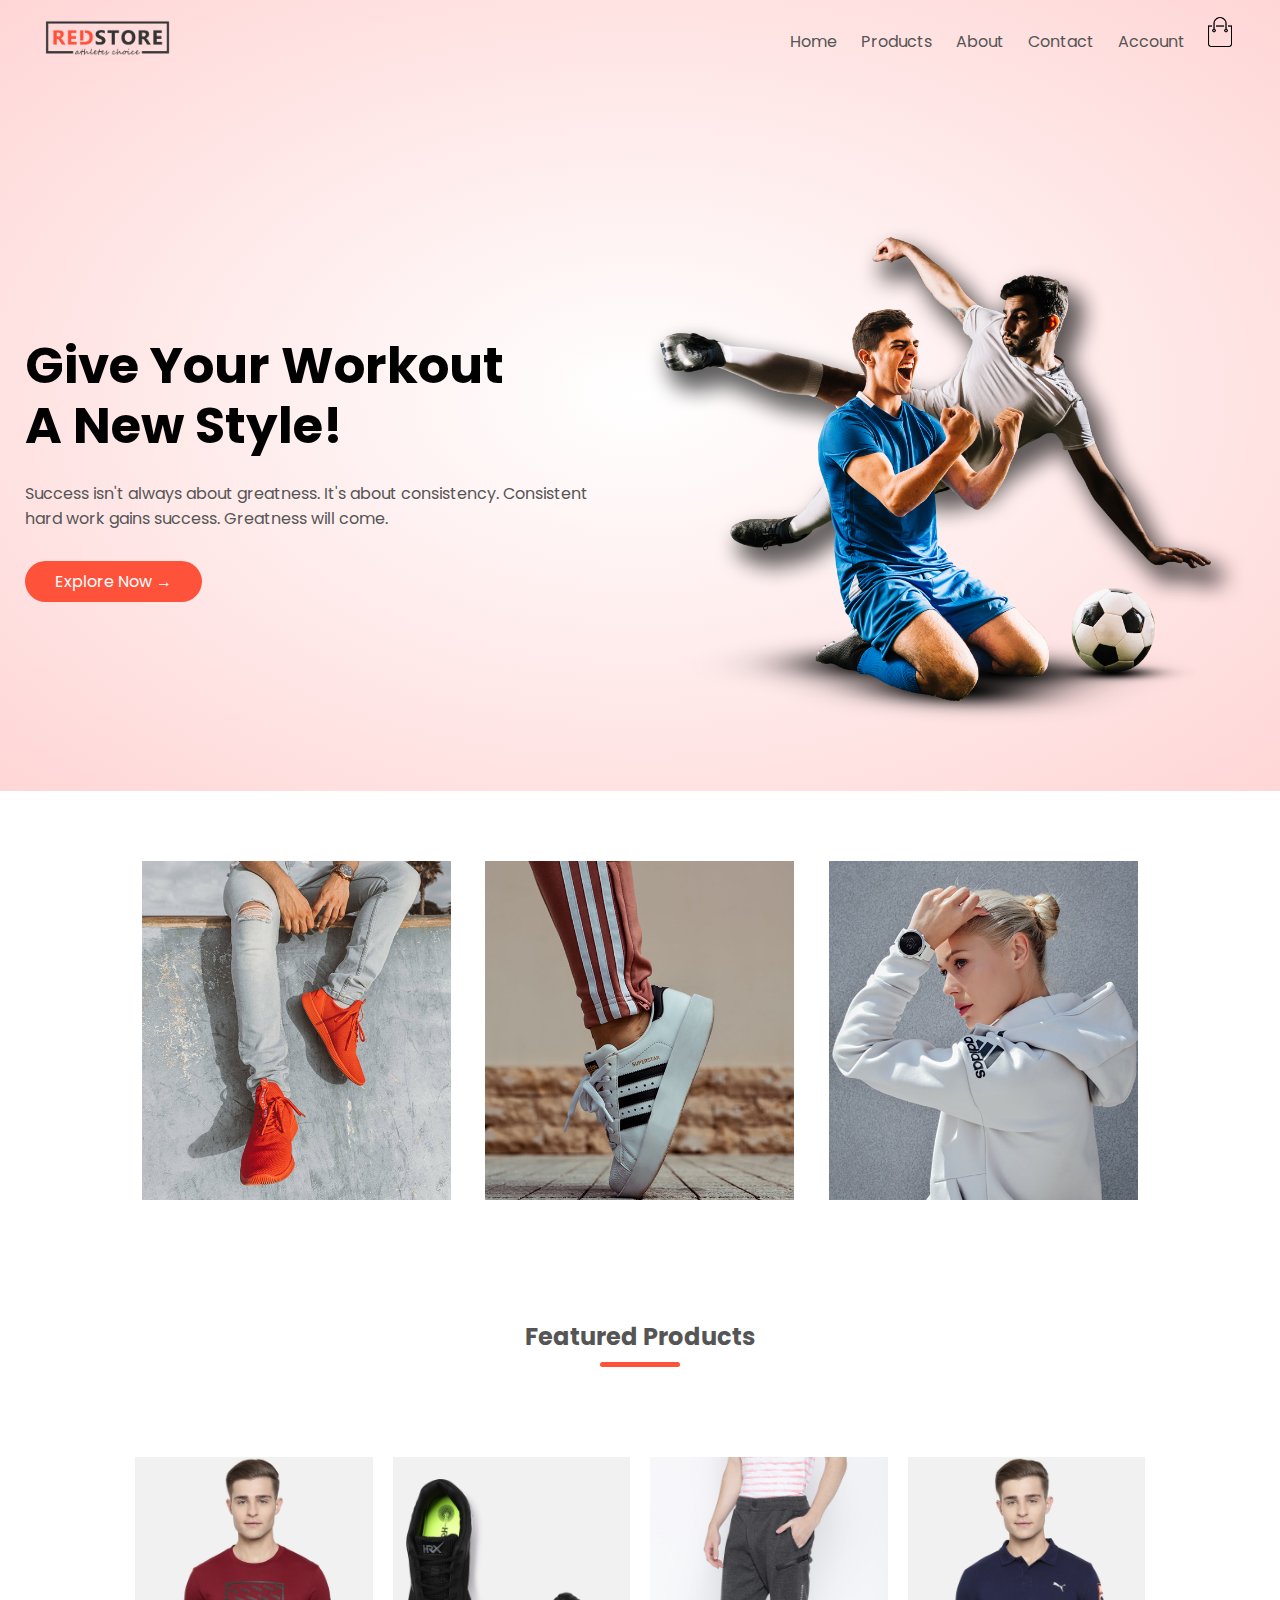
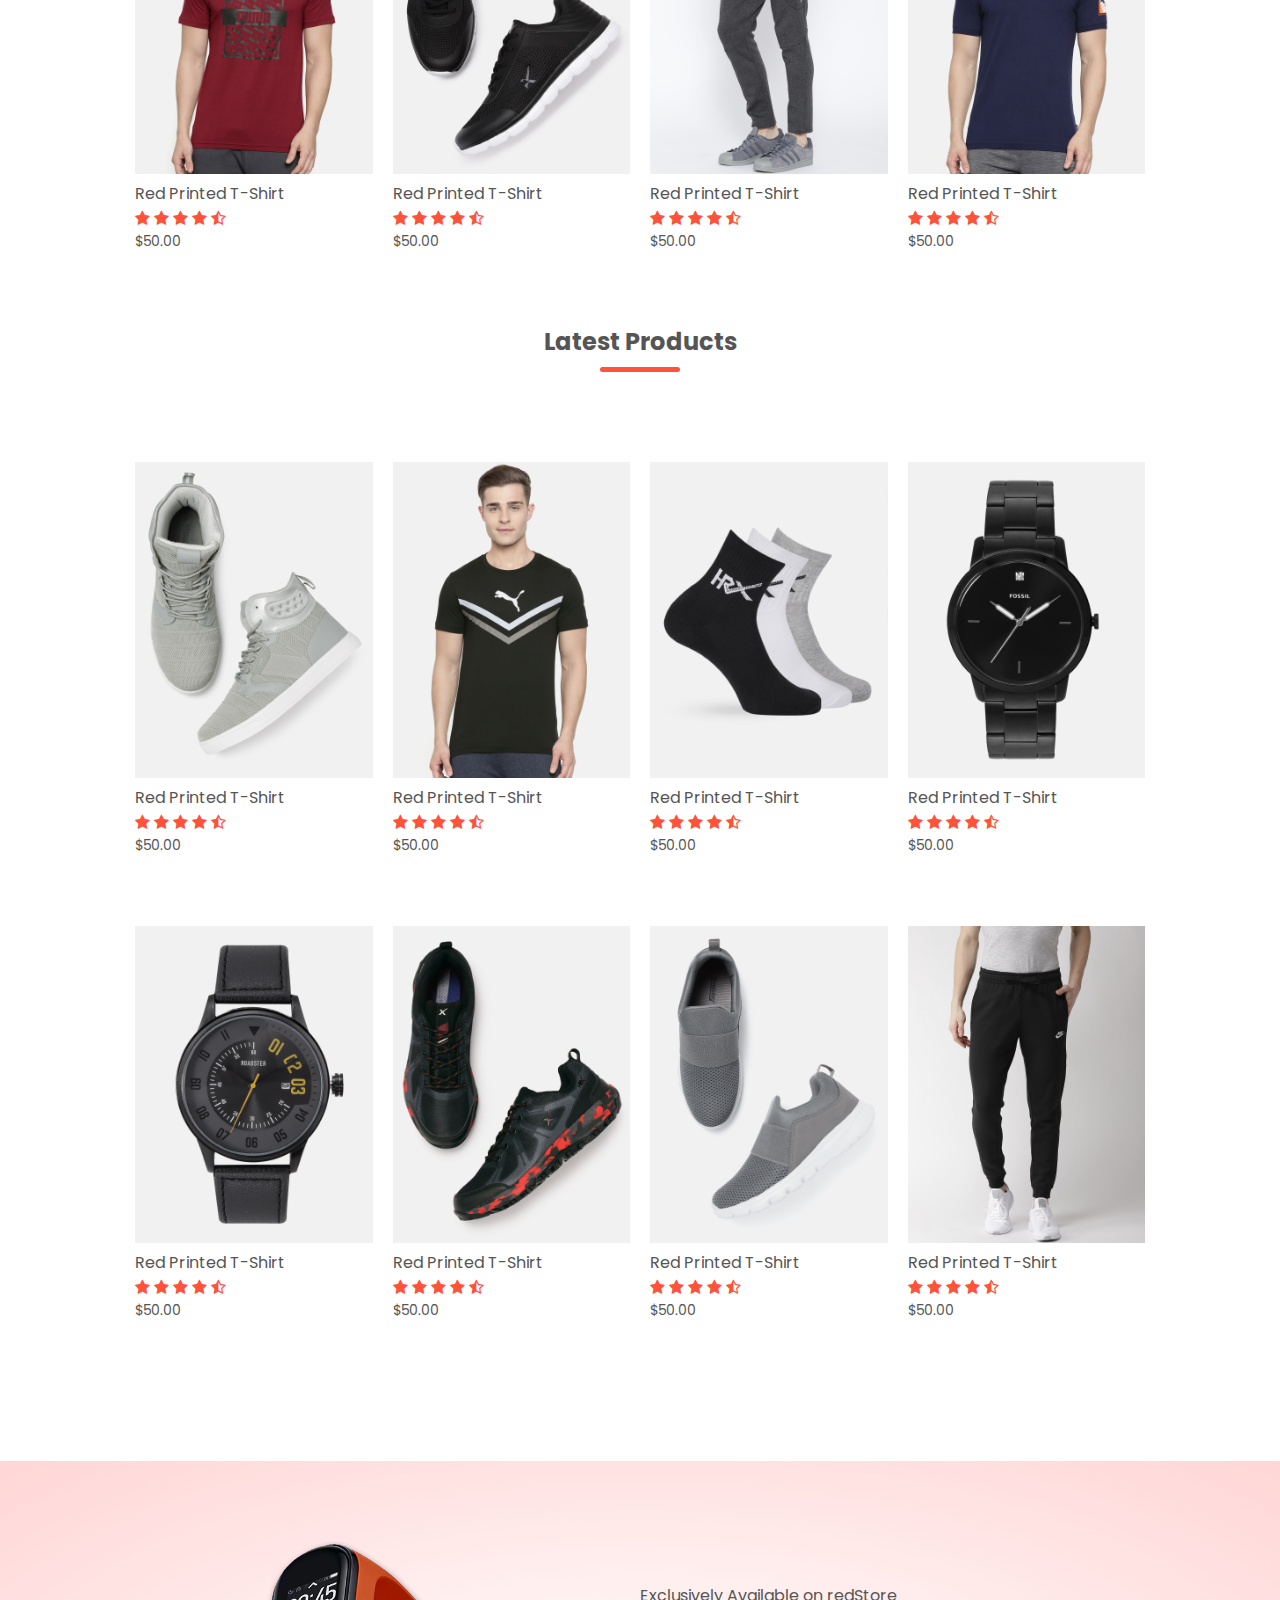
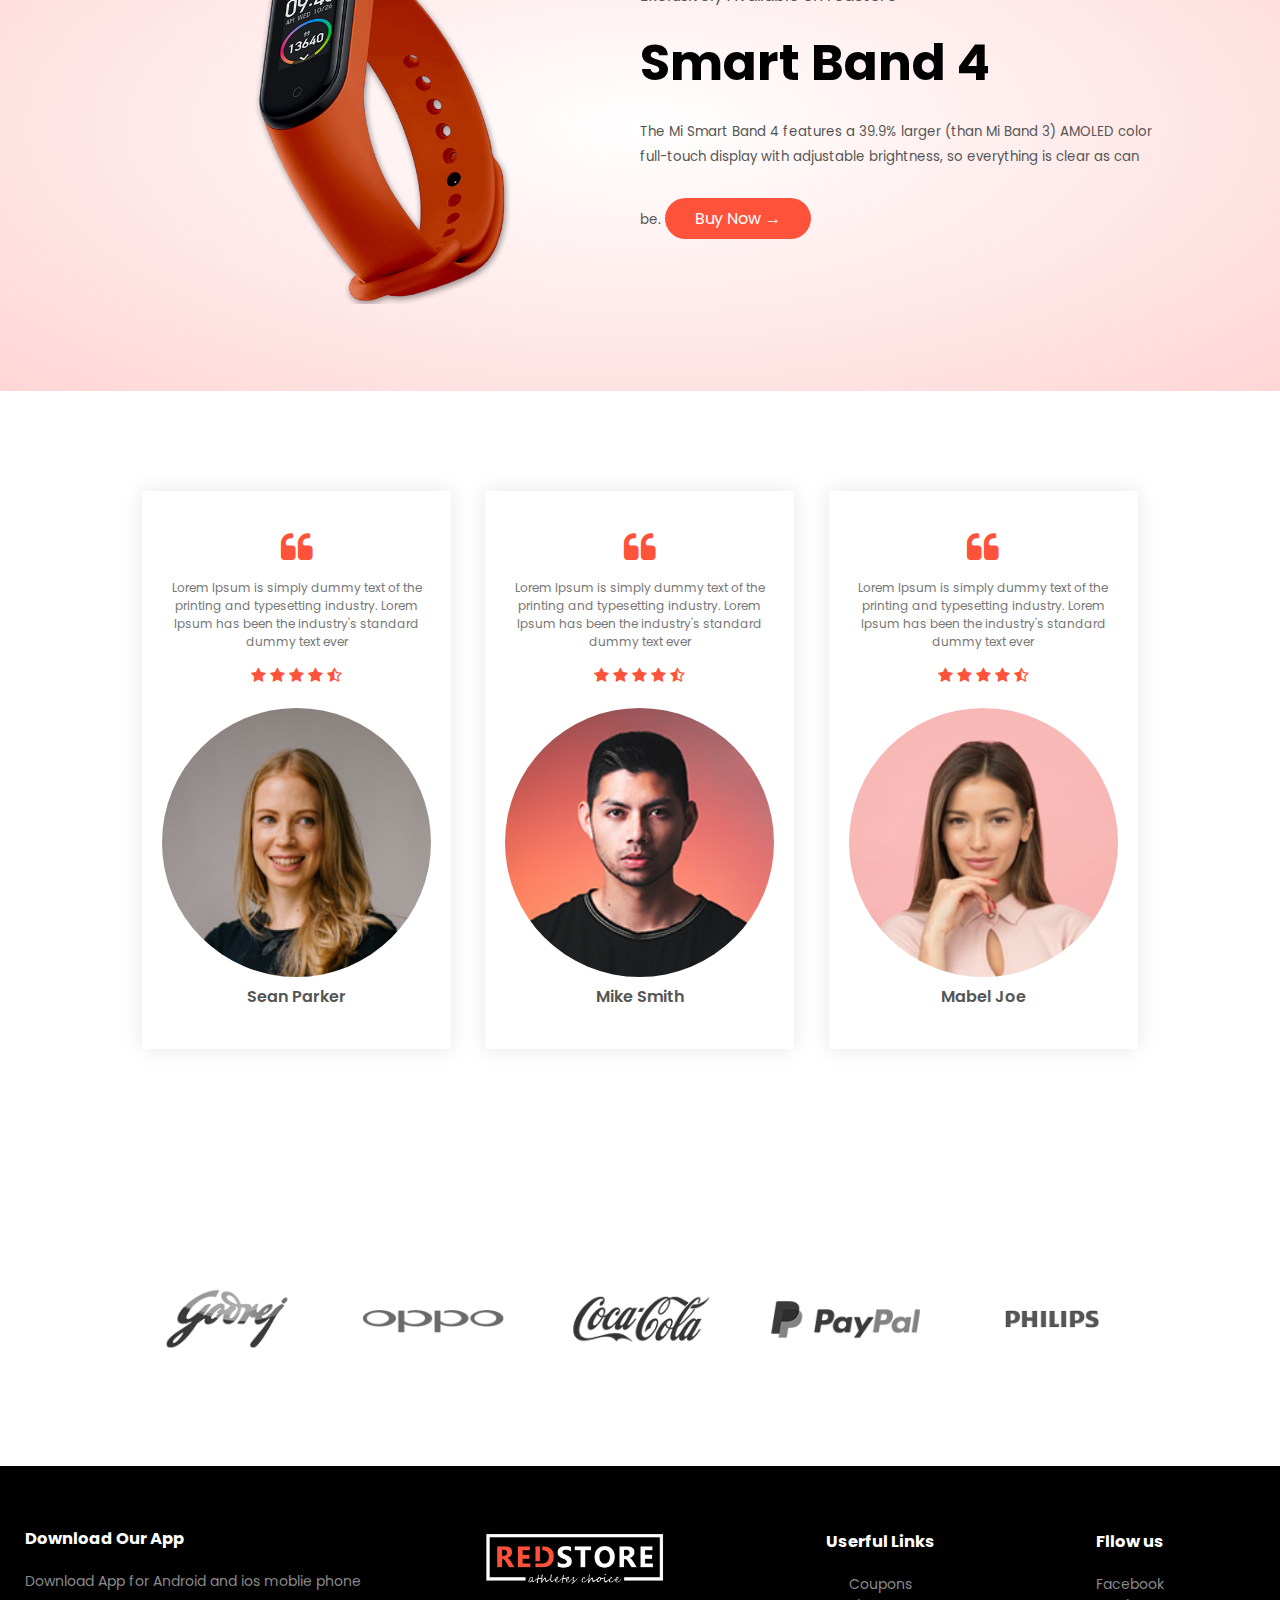
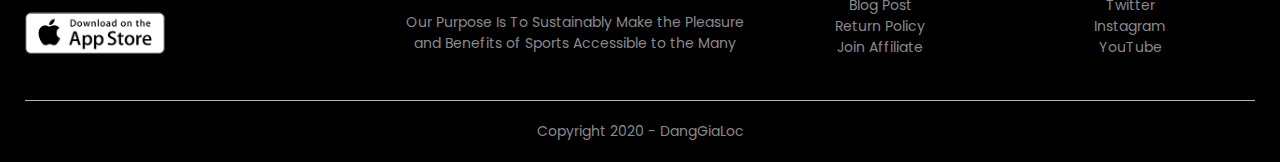
==== index.html @ d8131c3c "project" ====
<!DOCTYPE html>
<html lang="en">

<head>
  <meta charset="UTF-8" />
  <meta name="viewport" content="width=device-width, initial-scale=1.0" />
  <title>RedStore</title>
  <link rel="preconnect" href="https://fonts.gstatic.com" />
  <link href="https://fonts.googleapis.com/css2?family=Poppins:wght@300;400;500;600;700&display=swap"
    rel="stylesheet" />
  <link rel="stylesheet" href="https://stackpath.bootstrapcdn.com/font-awesome/4.7.0/css/font-awesome.min.css"
    integrity="sha384-wvfXpqpZZVQGK6TAh5PVlGOfQNHSoD2xbE+QkPxCAFlNEevoEH3Sl0sibVcOQVnN" crossorigin="anonymous" />
  <link rel="stylesheet" href="./css/style.css" />
</head>

<body>
  <div class="header">
    <div class="container">
      <div class="navbar">
        <div class="logo">
          <a href="index.html"><img src="./img/logo.png" alt="logo" width="125px"></a>
      </div>
        <nav>
          <ul id="MenuItems">
            <li><a href="index.html">Home</a></li>
            <li><a href="ProductList.html">Products</a></li>
            <li><a href="#">About</a></li>
            <li><a href="#">Contact</a></li>
            <li><a href="account.html">Account</a></li>
          </ul>
        </nav>
        <a href="cart.html"><img src="./img/cart.png" alt="img" width="30px" height="30px" class="img__header"></a>
        <img src="./img/menu.png" alt="menu" class="menu-icon" onclick="menuToggle()">
      </div>
      <div class="row">
        <div class="col-2">
          <h1>Give Your Workout<br />A New Style!</h1>
          <p>
            Success isn't always about greatness. It's about consistency.
            Consistent<br />hard work gains success. Greatness will come.
          </p>
          <a href="#" class="btn">Explore Now &#8594;</a>
        </div>
        <div class="col-2">
          <img src="./img/image1.png" alt="img" />
        </div>
      </div>
    </div>
  </div>

  <!----------------featured categories---------------------->
  <div class="categories">
    <div class="small-container">
      <div class="row">
        <div class="col-3">
          <img src="./img/category-1.jpg" alt="ct1">
        </div>
        <div class="col-3">
          <img src="./img/category-2.jpg" alt="ct1">
        </div>
        <div class="col-3">
          <img src="./img/category-3.jpg" alt="ct1">
        </div>
      </div>
    </div>
  </div>

  <!----------------featured products---------------------->

  <div class="small-container">
    <h2 class="title">Featured Products</h2>
    <div class="row">
      <div class="col-4">
        <a href="ProductItem.html"><img src="./img/product-1.jpg" alt="product"></a>
        <h4>Red Printed T-Shirt</h4>
        <div class="rating">
          <i class="fa fa-star"></i>
          <i class="fa fa-star"></i>
          <i class="fa fa-star"></i>
          <i class="fa fa-star"></i>
          <i class="fa fa-star-half-o"></i>
        </div>
        <p>$50.00</p>
      </div>
      <div class="col-4">
        <img src="./img/product-2.jpg" alt="product">
        <h4>Red Printed T-Shirt</h4>
        <div class="rating">
          <i class="fa fa-star"></i>
          <i class="fa fa-star"></i>
          <i class="fa fa-star"></i>
          <i class="fa fa-star"></i>
          <i class="fa fa-star-half-o"></i>
        </div>
        <p>$50.00</p>
      </div>
      <div class="col-4">
        <img src="./img/product-3.jpg" alt="product">
        <h4>Red Printed T-Shirt</h4>
        <div class="rating">
          <i class="fa fa-star"></i>
          <i class="fa fa-star"></i>
          <i class="fa fa-star"></i>
          <i class="fa fa-star"></i>
          <i class="fa fa-star-half-o"></i>
        </div>
        <p>$50.00</p>
      </div>
      <div class="col-4">
        <img src="./img/product-4.jpg" alt="product">
        <h4>Red Printed T-Shirt</h4>
        <div class="rating">
          <i class="fa fa-star"></i>
          <i class="fa fa-star"></i>
          <i class="fa fa-star"></i>
          <i class="fa fa-star"></i>
          <i class="fa fa-star-half-o"></i>
        </div>
        <p>$50.00</p>
      </div>
    </div>

    <h2 class="title">Latest Products</h2>
    <div class="row">
      <div class="col-4">
        <img src="./img/product-5.jpg" alt="product">
        <h4>Red Printed T-Shirt</h4>
        <div class="rating">
          <i class="fa fa-star"></i>
          <i class="fa fa-star"></i>
          <i class="fa fa-star"></i>
          <i class="fa fa-star"></i>
          <i class="fa fa-star-half-o"></i>
        </div>
        <p>$50.00</p>
      </div>
      <div class="col-4">
        <img src="./img/product-6.jpg" alt="product">
        <h4>Red Printed T-Shirt</h4>
        <div class="rating">
          <i class="fa fa-star"></i>
          <i class="fa fa-star"></i>
          <i class="fa fa-star"></i>
          <i class="fa fa-star"></i>
          <i class="fa fa-star-half-o"></i>
        </div>
        <p>$50.00</p>
      </div>
      <div class="col-4">
        <img src="./img/product-7.jpg" alt="product">
        <h4>Red Printed T-Shirt</h4>
        <div class="rating">
          <i class="fa fa-star"></i>
          <i class="fa fa-star"></i>
          <i class="fa fa-star"></i>
          <i class="fa fa-star"></i>
          <i class="fa fa-star-half-o"></i>
        </div>
        <p>$50.00</p>
      </div>
      <div class="col-4">
        <img src="./img/product-8.jpg" alt="product">
        <h4>Red Printed T-Shirt</h4>
        <div class="rating">
          <i class="fa fa-star"></i>
          <i class="fa fa-star"></i>
          <i class="fa fa-star"></i>
          <i class="fa fa-star"></i>
          <i class="fa fa-star-half-o"></i>
        </div>
        <p>$50.00</p>
      </div>
    </div>
    <div class="row">
      <div class="col-4">
        <img src="./img/product-9.jpg" alt="product">
        <h4>Red Printed T-Shirt</h4>
        <div class="rating">
          <i class="fa fa-star"></i>
          <i class="fa fa-star"></i>
          <i class="fa fa-star"></i>
          <i class="fa fa-star"></i>
          <i class="fa fa-star-half-o"></i>
        </div>
        <p>$50.00</p>
      </div>
      <div class="col-4">
        <img src="./img/product-10.jpg" alt="product">
        <h4>Red Printed T-Shirt</h4>
        <div class="rating">
          <i class="fa fa-star"></i>
          <i class="fa fa-star"></i>
          <i class="fa fa-star"></i>
          <i class="fa fa-star"></i>
          <i class="fa fa-star-half-o"></i>
        </div>
        <p>$50.00</p>
      </div>
      <div class="col-4">
        <img src="./img/product-11.jpg" alt="product">
        <h4>Red Printed T-Shirt</h4>
        <div class="rating">
          <i class="fa fa-star"></i>
          <i class="fa fa-star"></i>
          <i class="fa fa-star"></i>
          <i class="fa fa-star"></i>
          <i class="fa fa-star-half-o"></i>
        </div>
        <p>$50.00</p>
      </div>
      <div class="col-4">
        <img src="./img/product-12.jpg" alt="product">
        <h4>Red Printed T-Shirt</h4>
        <div class="rating">
          <i class="fa fa-star"></i>
          <i class="fa fa-star"></i>
          <i class="fa fa-star"></i>
          <i class="fa fa-star"></i>
          <i class="fa fa-star-half-o"></i>
        </div>
        <p>$50.00</p>
      </div>
    </div>
  </div>

  <!----------------offer---------------------->
  <div class="offer">
    <div class="small-container">
      <div class="row">
        <div class="col-2">
          <img src="./img/exclusive.png" alt="exclusive" class="offer-img">
        </div>
        <div class="col-2">
          <p>Exclusively Available on redStore</p>
          <h1>Smart Band 4</h1>
          <small>The Mi Smart Band 4 features a 39.9% larger
             (than Mi Band 3) AMOLED color full-touch display
              with adjustable brightness, so everything is clear
               as can be.</small>
          <a href="#" class="btn">Buy Now &#8594;</a>
        </div>
      </div>
    </div>
  </div>



  <!----------------testimonial---------------------->
  <div class="testimonial">
    <div class="small-container">
      <div class="row">
        <div class="col-3">
          <i class="fa fa-quote-left"></i>
          <p>Lorem Ipsum is simply dummy text of the printing
             and typesetting industry. Lorem Ipsum has been the 
             industry's standard dummy text ever</p>
             <div class="rating">
              <i class="fa fa-star"></i>
              <i class="fa fa-star"></i>
              <i class="fa fa-star"></i>
              <i class="fa fa-star"></i>
              <i class="fa fa-star-half-o"></i>
            </div>
            <img src="./img/user-1.png" alt="user">
            <h3>Sean Parker</h3>
        </div>

        <div class="col-3">
          <i class="fa fa-quote-left"></i>
          <p>Lorem Ipsum is simply dummy text of the printing
             and typesetting industry. Lorem Ipsum has been the 
             industry's standard dummy text ever</p>
             <div class="rating">
              <i class="fa fa-star"></i>
              <i class="fa fa-star"></i>
              <i class="fa fa-star"></i>
              <i class="fa fa-star"></i>
              <i class="fa fa-star-half-o"></i>
            </div>
            <img src="./img/user-2.png" alt="user">
            <h3>Mike Smith</h3>
        </div>

        <div class="col-3">
          <i class="fa fa-quote-left"></i>
          <p>Lorem Ipsum is simply dummy text of the printing
             and typesetting industry. Lorem Ipsum has been the 
             industry's standard dummy text ever</p>
             <div class="rating">
              <i class="fa fa-star"></i>
              <i class="fa fa-star"></i>
              <i class="fa fa-star"></i>
              <i class="fa fa-star"></i>
              <i class="fa fa-star-half-o"></i>
            </div>
            <img src="./img/user-3.png" alt="user">
            <h3>Mabel Joe</h3>
        </div>
      </div>
    </div>
  </div>

  <!----------------Brands---------------------->

  <div class="brands">
    <div class="small-container">
      <div class="row">
        <div class="col-5">
          <img src="./img/logo-godrej.png" alt="logo">
        </div>
        <div class="col-5">
          <img src="./img/logo-oppo.png" alt="logo">
        </div>
        <div class="col-5">
          <img src="./img/logo-coca-cola.png" alt="logo">
        </div>
        <div class="col-5">
          <img src="./img/logo-paypal.png" alt="logo">
        </div>
        <div class="col-5">
          <img src="./img/logo-philips.png" alt="logo">
        </div>
      </div>
    </div>
  </div>

  <!----------------Footer---------------------->

  <div class="footer">
    <div class="container">
      <div class="row">
        <div class="footer-col-1">
          <h3>Download Our App</h3>
          <p>Download App for Android and ios moblie phone</p>
          <div class="app-logo">
            <img src="./img/app-store.png" alt="app">
          </div>
        </div>

        <div class="footer-col-2">
          <img src="./img/logo-white.png" alt="icon">
          <p>Our Purpose Is To Sustainably Make the Pleasure and 
            Benefits of Sports Accessible to the Many</p>
        </div>

        <div class="footer-col-3">
          <h3>Userful Links</h3>
          <ul>
            <li>Coupons</li>
            <li>Blog Post</li>
            <li>Return Policy</li>
            <li>Join Affiliate</li>
          </ul>
        </div>

        <div class="footer-col-4">
          <h3>Fllow us</h3>
          <ul>
            <li>Facebook</li>
            <li>Twitter</li>
            <li>Instagram</li>
            <li>YouTube</li>
          </ul>
        </div>

      </div>
      <hr>
      <p class="copyright">Copyright 2020 - DangGiaLoc</p>
    </div>
  </div>

  <!-- scripts -->
  <script>
    var MenuItems = document.querySelector("#MenuItems");
    MenuItems.style.maxHeight = "0px";
    function menuToggle(){
        if(MenuItems.style.maxHeight=="0px"){
            MenuItems.style.maxHeight ="200px";
        }else{
            MenuItems.style.maxHeight = "0px";
        }
    }
</script>

</body>

</html>

<!-- 
    Success isn't always about greatness. It's about consistency. Consistent hard work gains success. Greatness will come.
    Exclusively Available on redStore
    The Mi Smart Band 4 features a 39.9% larger (than Mi Band 3) AMOLED color full-touch display with adjustable brightness, so everything is clear as can be.
    Lorem Ipsum is simply dummy text of the printing and typesetting industry. Lorem Ipsum has been the industry's standard dummy text ever
    Download App for Android and ios moblie phone
    Our Purpose Is To Sustainably Make the Pleasure and Benefits of Sports Accessible to the Many
    Give your summer wardrobe a style upgrade with the HRX Men's Active T-Shirt. Team it with a pair of shorts for your morning worlout or a denims for an evening out with the guys.
 -->
---- css/style.css ----
*{
    margin: 0;
    padding: 0;
    box-sizing: border-box;
}

html,body{
    font-family: 'Poppins', sans-serif;
}

.navbar{
    display: flex;
    align-items: center;
    padding: 20px;
}

nav{
    flex: 1;
    text-align: right;
}

nav ul{
    display: inline-block;
    list-style: none;
}

nav ul li{
    display: inline-block;
    margin-right: 20px;
}

a{
    text-decoration: none;
    color: #555555;
}

p{
    color: #555555;
}

.container{
    max-width: 1300px;
    margin: auto;
    padding-left: 25px;
    padding-right: 25px;
}

.row{
    display: flex;
    align-items: center;
    flex-wrap: wrap;
    justify-content: space-around;
}

.col-2{
    flex-basis: 50%;
    min-width: 300px;
}

.col-2 img {
    max-width: 100%;
    padding: 50px 0;
}

.col-2 h1{
    font-size: 50px;
    line-height: 60px;
    margin: 25px 0;
}

.btn{
    display: inline-block;
    background: #ff523b;
    color: #ffffff;
    padding: 8px 30px;
    margin: 30px 0;
    border-radius: 30px;
    transition: background 0.5s;
}

.btn:hover{
    background: #563434;
}

.header{
    background: radial-gradient(#fff,#ffd6d6);
}

.header .row{
    margin-top: 70px;
}

.img__header{
    margin-top: -13px;
}

/* categories */

.categories{
    margin: 70px 0;
}
.col-3{
    flex-basis: 30%;
    min-width: 250px;
    margin-bottom: 30px;
}

.col-3 img{
    width: 100%;
}

.small-container{
    max-width: 1080px;
    margin: auto;
    padding-left: 25px;
    padding-right: 25px;
}

/* featured products */

.col-4{
    flex-basis: 25%;
    padding: 10px;
    min-width: 200px;
    margin-bottom: 50px;
    transition: transform 0.5s;
}

.col-4 img{
    width: 100%;
}

.title{
    text-align: center;
    margin: 0 auto 80px;
    position: relative;
    line-height: 60px;
    color: #555555;
}

.title::after{
    content: '';
    background: #ff523b;
    width: 80px;
    height: 5px;
    border-radius: 5px;
    position: absolute;
    bottom: 0;
    left: 50%;
    transform: translateX(-50%);
}

h4{
    color: #555555;
    font-weight: normal;
}

.col-4 p{
    font-size: 14px;
}

.rating .fa{
    color: #ff523b;
}

.col-4:hover{
    transform: translateY(-5px);
}

/* Offer */

.offer{
    background: radial-gradient(#fff,#ffd6d6);
    margin-top: 80px;
    padding: 30px 0;
}

.col-2 .offer-img{
    padding: 50px;
}

small{
    color: #555555;
    font-size: 13.3px;
}

/* testimonial */

.testimonial{
    padding: 100px;
}

.testimonial .col-3{
    text-align: center;
    padding: 40px 20px;
    box-shadow: 0 0 20px 0 rgba(0, 0, 0, 0.1);
    cursor: pointer;
    transition: transform 0.5s;
}

.testimonial .col-3 img{
    width: 100%;
    margin-top: 20px;
    border-radius: 50%;
}

.testimonial .col-3:hover{
    transform: translateY(-10px);
}

.fa.fa-quote-left{
    font-size: 34px;
    color: #ff523b;
}
.col-3 p{
    font-size: 12px;
    margin: 12px 0;
    color: #777777;
}

.testimonial .col-3 h3{
    font-weight: 600;
    color: #555555;
    font-size: 16px;
}

/* Brand */

.brands{
    margin: 100px auto;
}

.col-5{
    width: 160px;
}

.col-5 img{
    width: 100%;
    cursor: pointer;
    filter: grayscale(100%);
}

.col-5 img:hover{
    filter: grayscale(0);
}

/* Footer */

.footer{
    background: #000000;
    color: #8a8a8a;
    font-size: 14px;
    padding: 60px 0 20px;
}

.footer p{
    color: #8a8a8a;
}

.footer h3{
    color: #fff;
    margin-bottom: 20px;
}

.footer-col-1, .footer-col-2, .footer-col-3, .footer-col-4{
    min-width: 250px;
    margin-bottom: 20px;
}

.footer-col-1{
    flex-basis: 30%;
}

.footer-col-2{
    flex: 1;
    text-align: center;
}

.footer-col-2 img{
    width: 180px;
    margin-bottom: 20px;
}

.footer-col-3, .footer-col-4{
    flex-basis: 12%;
    text-align: center;
}

ul{
    list-style-type: none;
}

.app-logo{
    margin-top: 20px;
}

.app-logo img{
    width: 140px;
}

.footer hr{
    border: none;
    background: #b5b5b5;
    height: 1px;
    margin: 20px 0;
}

.copyright{
    text-align: center;
}

/* Reponsive */
.menu-icon{
    width: 28px;
    margin-left: 20px;
    display: none;
}
/* Media query for menu */
@media only screen and (max-width: 800px){
    nav ul {
        position: absolute;
        top: 70px;
        left: 0;
        background: rgba(51, 51, 51, 0.5);
        width: 100%;
        overflow: hidden;
        transition: max-height 0.5s;
        text-align: center;
        margin-top: 13px;
        z-index: 10;
    }

    nav ul li{
        display: block;
        margin-right: 50px;
        margin-top: 10px;
        margin-bottom: 10px;
    }

    nav ul li a{
        color: #fff;
    }

    .menu-icon{
        display: block;
        cursor: pointer;
    }

    .img__header{
        margin-top: -8px;
    }
}

/* All products page */

.row-2{
    justify-content: space-between;
    margin: 100px auto 50px;
}

select{
    border: 1px solid #ff523b;
    padding: 5px;
}

select:focus{
    outline: none;
}

.page_btn{
    margin: 0 auto 80px;
}

.page_btn span{
    display: inline-block;
    border: 1px solid #ff523b;
    margin-left: 10px;
    width: 40px;
    height: 40px;
    text-align: center;
    line-height: 40px;
    cursor: pointer;
}

.page_btn span:hover{
    background-color: #ff523b;
    color: #fff;
}

/* Peoduct Item */

.single-product{
    margin-top: 80px;
}

.single-product .col-2{
    padding: 20px;
}

.single-product .col-2 img{
    padding: 0;
}

.single-product h4{
    margin: 20px 0;
    font-size: 22px;
    font-weight: bold;
}

.single-product select{
    display: block;
    padding: 10px;
    margin-top: 20px;
}

.single-product input{
    width: 50px;
    height: 40px;
    padding-left: 10px;
    font-size: 20px;
    margin-right: 10px;
    border: 1px solid #ff523b;
}

input:focus{
    outline: none;
}

.single-product .fa{
    color: #ff523b;
    margin-left: 10px;
}

.small-img-row{
    display: flex;
    justify-content: space-between;
}

.small-img-col{
    flex-basis: 24%;
    cursor: pointer;
}

/* Product item */
/* cartItemDetail */

.cart-page{
    margin: 80px auto;
}

table{
    width: 100%;
    border-collapse: collapse;
}

.cart-info{
    display: flex;
    flex-wrap: wrap;
}

th{
    text-align: left;
    padding: 5px;
    color: #fff;
    background: #ff523b;
    font-weight: normal;
}

td{
    padding: 10px 5px;
}

td input{
    width: 40px;
    height: 30px;
    padding: 5px;
}

td a{
    color: #ff523b;
    font-size: 12px;
}

td img{
    width: 80px;
    height: 80px;
    margin-right: 10px;
}

.total-price{
    display: flex;
    justify-content: flex-end;
}

.total-price table{
    border-top: 3px solid #ff523b;
    width: 100%;
    max-width: 400px;
}

td:last-child{
    text-align: right;
}

th:last-child{
    text-align: right;
}

/* Accout-Page */

.account-page{
    padding: 50px 0;
    background: radial-gradient(#fff,#ffd6d6);
}

.form-container{
    background: #fff;
    width: 300px;
    height: 400px;
    position: relative;
    text-align: center;
    padding: 20px 0;
    margin: auto;
    box-shadow: 0 0 20px 0 rgba(0, 0, 0, 0.1);
    overflow: hidden;
}

.form-container span{
    font-weight: bold;
    padding: 0 10px;
    color: #555555;
    cursor: pointer;
    width: 100px;
    display: inline-block;
}

.form-btn{
    display: inline-block;
}

.form-container form{
    max-width: 300px;
    padding: 0 20px;
    position: absolute;
    top: 130px;
    transition: transform 1s;
}

form input{
    width: 100%;
    height: 30px;
    margin: 10px 0;
    padding: 0 10px;
    border: 1px solid #cccccc;
}

form .btn{
    width: 100%;
    border: none;
    cursor: pointer;
    margin: 10px 0;
}

form .btn:focus{
    outline: none;
}

#login__form{
    left: -300px;
}

#reg__form{
    left: 0;
}

form a{
    font-size: 12px;

}

#Indicator{
    width: 100px;
    border: none;
    background: #ff523b;
    height: 3px;
    margin-top: 8px;
    transform: translateX(100px);
    transition: transform 1s;
}


/* media query for less than 600 screen size */

@media only screen and (max-width: 600px){
    .row{
        text-align: center;
    }
    .col-2, .col-3, .col-4{
        flex-basis: 100%;
    }
    .single-product .row{
        text-align: left;
    }
    .single-product .col-2{
        padding: 20px 0;
    }

    .single-product h1{
        font-size: 26px;
        line-height: 32px;
    }

    .cart-info p{
        display: none;
    }
}
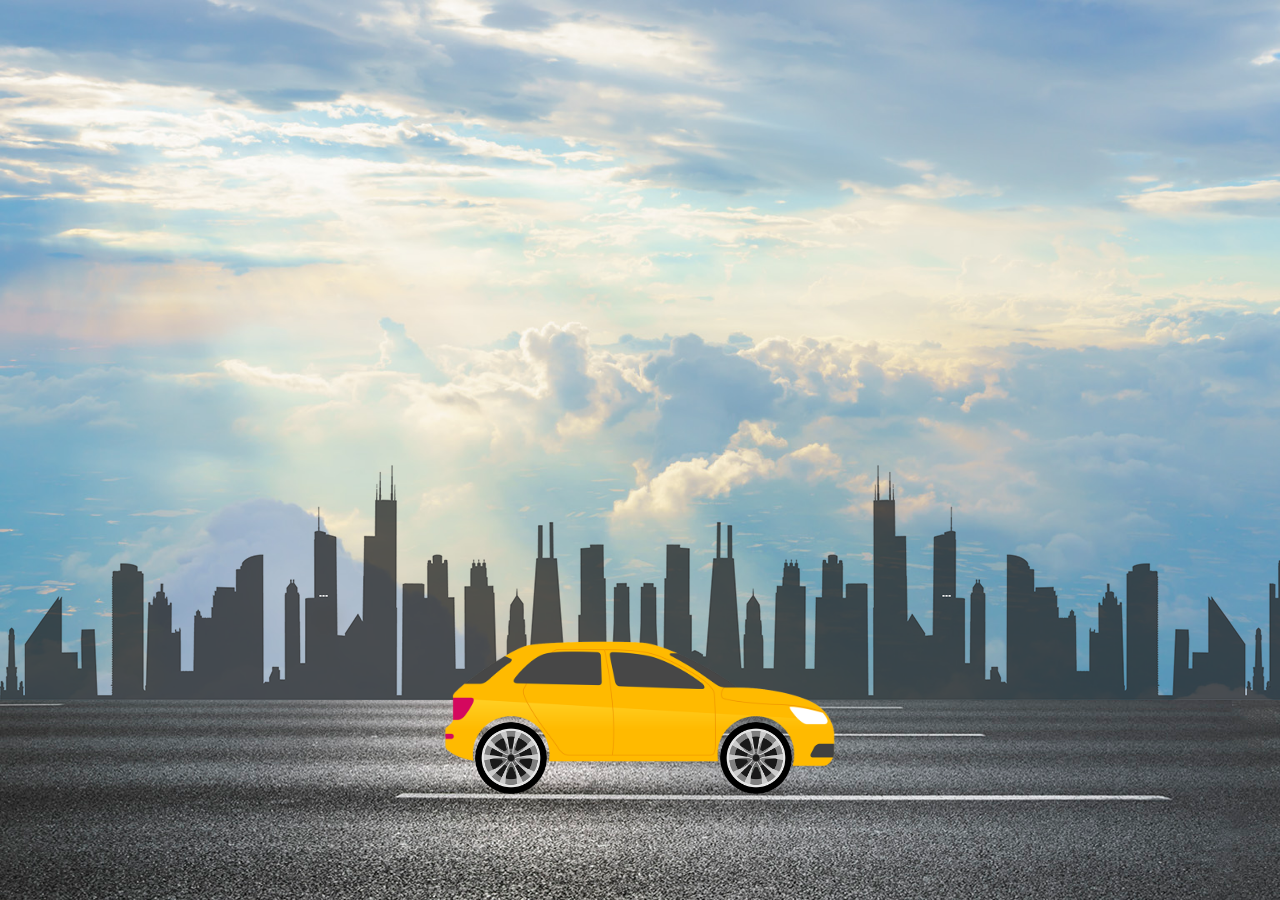
==== commit 33f4be36: "car" ====
--- a/index.html
+++ b/index.html
@@ -1,397 +1,22 @@
 <!DOCTYPE html>
 <html lang="en">
-
 <head>
-  <meta charset="UTF-8" />
-  <meta name="viewport" content="width=device-width, initial-scale=1.0" />
-  <title>RedStore</title>
-  <link rel="preconnect" href="https://fonts.gstatic.com" />
-  <link href="https://fonts.googleapis.com/css2?family=Poppins:wght@300;400;500;600;700&display=swap"
-    rel="stylesheet" />
-  <link rel="stylesheet" href="https://stackpath.bootstrapcdn.com/font-awesome/4.7.0/css/font-awesome.min.css"
-    integrity="sha384-wvfXpqpZZVQGK6TAh5PVlGOfQNHSoD2xbE+QkPxCAFlNEevoEH3Sl0sibVcOQVnN" crossorigin="anonymous" />
-  <link rel="stylesheet" href="./css/style.css" />
+    <meta charset="UTF-8">
+    <meta name="viewport" content="width=device-width, initial-scale=1.0">
+    <title>Animation Car</title>
+    <link rel="stylesheet" href="./css/style.css">
 </head>
-
 <body>
-  <div class="header">
-    <div class="container">
-      <div class="navbar">
-        <div class="logo">
-          <a href="index.html"><img src="./img/logo.png" alt="logo" width="125px"></a>
-      </div>
-        <nav>
-          <ul id="MenuItems">
-            <li><a href="index.html">Home</a></li>
-            <li><a href="ProductList.html">Products</a></li>
-            <li><a href="#">About</a></li>
-            <li><a href="#">Contact</a></li>
-            <li><a href="account.html">Account</a></li>
-          </ul>
-        </nav>
-        <a href="cart.html"><img src="./img/cart.png" alt="img" width="30px" height="30px" class="img__header"></a>
-        <img src="./img/menu.png" alt="menu" class="menu-icon" onclick="menuToggle()">
-      </div>
-      <div class="row">
-        <div class="col-2">
-          <h1>Give Your Workout<br />A New Style!</h1>
-          <p>
-            Success isn't always about greatness. It's about consistency.
-            Consistent<br />hard work gains success. Greatness will come.
-          </p>
-          <a href="#" class="btn">Explore Now &#8594;</a>
+    <div class="hero">
+        <div class="hightway"></div>
+        <div class="city"></div>
+        <div class="car">
+            <img src="./img/car.png" alt="car">
         </div>
-        <div class="col-2">
-          <img src="./img/image1.png" alt="img" />
+        <div class="wheel">
+            <img src="./img/wheel.png" class="back-whell" alt="back">
+            <img src="./img/wheel.png" class="front-wheel" alt="front">
         </div>
-      </div>
     </div>
-  </div>
-
-  <!----------------featured categories---------------------->
-  <div class="categories">
-    <div class="small-container">
-      <div class="row">
-        <div class="col-3">
-          <img src="./img/category-1.jpg" alt="ct1">
-        </div>
-        <div class="col-3">
-          <img src="./img/category-2.jpg" alt="ct1">
-        </div>
-        <div class="col-3">
-          <img src="./img/category-3.jpg" alt="ct1">
-        </div>
-      </div>
-    </div>
-  </div>
-
-  <!----------------featured products---------------------->
-
-  <div class="small-container">
-    <h2 class="title">Featured Products</h2>
-    <div class="row">
-      <div class="col-4">
-        <a href="ProductItem.html"><img src="./img/product-1.jpg" alt="product"></a>
-        <h4>Red Printed T-Shirt</h4>
-        <div class="rating">
-          <i class="fa fa-star"></i>
-          <i class="fa fa-star"></i>
-          <i class="fa fa-star"></i>
-          <i class="fa fa-star"></i>
-          <i class="fa fa-star-half-o"></i>
-        </div>
-        <p>$50.00</p>
-      </div>
-      <div class="col-4">
-        <img src="./img/product-2.jpg" alt="product">
-        <h4>Red Printed T-Shirt</h4>
-        <div class="rating">
-          <i class="fa fa-star"></i>
-          <i class="fa fa-star"></i>
-          <i class="fa fa-star"></i>
-          <i class="fa fa-star"></i>
-          <i class="fa fa-star-half-o"></i>
-        </div>
-        <p>$50.00</p>
-      </div>
-      <div class="col-4">
-        <img src="./img/product-3.jpg" alt="product">
-        <h4>Red Printed T-Shirt</h4>
-        <div class="rating">
-          <i class="fa fa-star"></i>
-          <i class="fa fa-star"></i>
-          <i class="fa fa-star"></i>
-          <i class="fa fa-star"></i>
-          <i class="fa fa-star-half-o"></i>
-        </div>
-        <p>$50.00</p>
-      </div>
-      <div class="col-4">
-        <img src="./img/product-4.jpg" alt="product">
-        <h4>Red Printed T-Shirt</h4>
-        <div class="rating">
-          <i class="fa fa-star"></i>
-          <i class="fa fa-star"></i>
-          <i class="fa fa-star"></i>
-          <i class="fa fa-star"></i>
-          <i class="fa fa-star-half-o"></i>
-        </div>
-        <p>$50.00</p>
-      </div>
-    </div>
-
-    <h2 class="title">Latest Products</h2>
-    <div class="row">
-      <div class="col-4">
-        <img src="./img/product-5.jpg" alt="product">
-        <h4>Red Printed T-Shirt</h4>
-        <div class="rating">
-          <i class="fa fa-star"></i>
-          <i class="fa fa-star"></i>
-          <i class="fa fa-star"></i>
-          <i class="fa fa-star"></i>
-          <i class="fa fa-star-half-o"></i>
-        </div>
-        <p>$50.00</p>
-      </div>
-      <div class="col-4">
-        <img src="./img/product-6.jpg" alt="product">
-        <h4>Red Printed T-Shirt</h4>
-        <div class="rating">
-          <i class="fa fa-star"></i>
-          <i class="fa fa-star"></i>
-          <i class="fa fa-star"></i>
-          <i class="fa fa-star"></i>
-          <i class="fa fa-star-half-o"></i>
-        </div>
-        <p>$50.00</p>
-      </div>
-      <div class="col-4">
-        <img src="./img/product-7.jpg" alt="product">
-        <h4>Red Printed T-Shirt</h4>
-        <div class="rating">
-          <i class="fa fa-star"></i>
-          <i class="fa fa-star"></i>
-          <i class="fa fa-star"></i>
-          <i class="fa fa-star"></i>
-          <i class="fa fa-star-half-o"></i>
-        </div>
-        <p>$50.00</p>
-      </div>
-      <div class="col-4">
-        <img src="./img/product-8.jpg" alt="product">
-        <h4>Red Printed T-Shirt</h4>
-        <div class="rating">
-          <i class="fa fa-star"></i>
-          <i class="fa fa-star"></i>
-          <i class="fa fa-star"></i>
-          <i class="fa fa-star"></i>
-          <i class="fa fa-star-half-o"></i>
-        </div>
-        <p>$50.00</p>
-      </div>
-    </div>
-    <div class="row">
-      <div class="col-4">
-        <img src="./img/product-9.jpg" alt="product">
-        <h4>Red Printed T-Shirt</h4>
-        <div class="rating">
-          <i class="fa fa-star"></i>
-          <i class="fa fa-star"></i>
-          <i class="fa fa-star"></i>
-          <i class="fa fa-star"></i>
-          <i class="fa fa-star-half-o"></i>
-        </div>
-        <p>$50.00</p>
-      </div>
-      <div class="col-4">
-        <img src="./img/product-10.jpg" alt="product">
-        <h4>Red Printed T-Shirt</h4>
-        <div class="rating">
-          <i class="fa fa-star"></i>
-          <i class="fa fa-star"></i>
-          <i class="fa fa-star"></i>
-          <i class="fa fa-star"></i>
-          <i class="fa fa-star-half-o"></i>
-        </div>
-        <p>$50.00</p>
-      </div>
-      <div class="col-4">
-        <img src="./img/product-11.jpg" alt="product">
-        <h4>Red Printed T-Shirt</h4>
-        <div class="rating">
-          <i class="fa fa-star"></i>
-          <i class="fa fa-star"></i>
-          <i class="fa fa-star"></i>
-          <i class="fa fa-star"></i>
-          <i class="fa fa-star-half-o"></i>
-        </div>
-        <p>$50.00</p>
-      </div>
-      <div class="col-4">
-        <img src="./img/product-12.jpg" alt="product">
-        <h4>Red Printed T-Shirt</h4>
-        <div class="rating">
-          <i class="fa fa-star"></i>
-          <i class="fa fa-star"></i>
-          <i class="fa fa-star"></i>
-          <i class="fa fa-star"></i>
-          <i class="fa fa-star-half-o"></i>
-        </div>
-        <p>$50.00</p>
-      </div>
-    </div>
-  </div>
-
-  <!----------------offer---------------------->
-  <div class="offer">
-    <div class="small-container">
-      <div class="row">
-        <div class="col-2">
-          <img src="./img/exclusive.png" alt="exclusive" class="offer-img">
-        </div>
-        <div class="col-2">
-          <p>Exclusively Available on redStore</p>
-          <h1>Smart Band 4</h1>
-          <small>The Mi Smart Band 4 features a 39.9% larger
-             (than Mi Band 3) AMOLED color full-touch display
-              with adjustable brightness, so everything is clear
-               as can be.</small>
-          <a href="#" class="btn">Buy Now &#8594;</a>
-        </div>
-      </div>
-    </div>
-  </div>
-
-
-
-  <!----------------testimonial---------------------->
-  <div class="testimonial">
-    <div class="small-container">
-      <div class="row">
-        <div class="col-3">
-          <i class="fa fa-quote-left"></i>
-          <p>Lorem Ipsum is simply dummy text of the printing
-             and typesetting industry. Lorem Ipsum has been the 
-             industry's standard dummy text ever</p>
-             <div class="rating">
-              <i class="fa fa-star"></i>
-              <i class="fa fa-star"></i>
-              <i class="fa fa-star"></i>
-              <i class="fa fa-star"></i>
-              <i class="fa fa-star-half-o"></i>
-            </div>
-            <img src="./img/user-1.png" alt="user">
-            <h3>Sean Parker</h3>
-        </div>
-
-        <div class="col-3">
-          <i class="fa fa-quote-left"></i>
-          <p>Lorem Ipsum is simply dummy text of the printing
-             and typesetting industry. Lorem Ipsum has been the 
-             industry's standard dummy text ever</p>
-             <div class="rating">
-              <i class="fa fa-star"></i>
-              <i class="fa fa-star"></i>
-              <i class="fa fa-star"></i>
-              <i class="fa fa-star"></i>
-              <i class="fa fa-star-half-o"></i>
-            </div>
-            <img src="./img/user-2.png" alt="user">
-            <h3>Mike Smith</h3>
-        </div>
-
-        <div class="col-3">
-          <i class="fa fa-quote-left"></i>
-          <p>Lorem Ipsum is simply dummy text of the printing
-             and typesetting industry. Lorem Ipsum has been the 
-             industry's standard dummy text ever</p>
-             <div class="rating">
-              <i class="fa fa-star"></i>
-              <i class="fa fa-star"></i>
-              <i class="fa fa-star"></i>
-              <i class="fa fa-star"></i>
-              <i class="fa fa-star-half-o"></i>
-            </div>
-            <img src="./img/user-3.png" alt="user">
-            <h3>Mabel Joe</h3>
-        </div>
-      </div>
-    </div>
-  </div>
-
-  <!----------------Brands---------------------->
-
-  <div class="brands">
-    <div class="small-container">
-      <div class="row">
-        <div class="col-5">
-          <img src="./img/logo-godrej.png" alt="logo">
-        </div>
-        <div class="col-5">
-          <img src="./img/logo-oppo.png" alt="logo">
-        </div>
-        <div class="col-5">
-          <img src="./img/logo-coca-cola.png" alt="logo">
-        </div>
-        <div class="col-5">
-          <img src="./img/logo-paypal.png" alt="logo">
-        </div>
-        <div class="col-5">
-          <img src="./img/logo-philips.png" alt="logo">
-        </div>
-      </div>
-    </div>
-  </div>
-
-  <!----------------Footer---------------------->
-
-  <div class="footer">
-    <div class="container">
-      <div class="row">
-        <div class="footer-col-1">
-          <h3>Download Our App</h3>
-          <p>Download App for Android and ios moblie phone</p>
-          <div class="app-logo">
-            <img src="./img/app-store.png" alt="app">
-          </div>
-        </div>
-
-        <div class="footer-col-2">
-          <img src="./img/logo-white.png" alt="icon">
-          <p>Our Purpose Is To Sustainably Make the Pleasure and 
-            Benefits of Sports Accessible to the Many</p>
-        </div>
-
-        <div class="footer-col-3">
-          <h3>Userful Links</h3>
-          <ul>
-            <li>Coupons</li>
-            <li>Blog Post</li>
-            <li>Return Policy</li>
-            <li>Join Affiliate</li>
-          </ul>
-        </div>
-
-        <div class="footer-col-4">
-          <h3>Fllow us</h3>
-          <ul>
-            <li>Facebook</li>
-            <li>Twitter</li>
-            <li>Instagram</li>
-            <li>YouTube</li>
-          </ul>
-        </div>
-
-      </div>
-      <hr>
-      <p class="copyright">Copyright 2020 - DangGiaLoc</p>
-    </div>
-  </div>
-
-  <!-- scripts -->
-  <script>
-    var MenuItems = document.querySelector("#MenuItems");
-    MenuItems.style.maxHeight = "0px";
-    function menuToggle(){
-        if(MenuItems.style.maxHeight=="0px"){
-            MenuItems.style.maxHeight ="200px";
-        }else{
-            MenuItems.style.maxHeight = "0px";
-        }
-    }
-</script>
-
 </body>
-
-</html>
-
-<!-- 
-    Success isn't always about greatness. It's about consistency. Consistent hard work gains success. Greatness will come.
-    Exclusively Available on redStore
-    The Mi Smart Band 4 features a 39.9% larger (than Mi Band 3) AMOLED color full-touch display with adjustable brightness, so everything is clear as can be.
-    Lorem Ipsum is simply dummy text of the printing and typesetting industry. Lorem Ipsum has been the industry's standard dummy text ever
-    Download App for Android and ios moblie phone
-    Our Purpose Is To Sustainably Make the Pleasure and Benefits of Sports Accessible to the Many
-    Give your summer wardrobe a style upgrade with the HRX Men's Active T-Shirt. Team it with a pair of shorts for your morning worlout or a denims for an evening out with the guys.
- -->+</html>--- a/css/style.css
+++ b/css/style.css
@@ -1,616 +1,168 @@
 *{
     margin: 0;
     padding: 0;
-    box-sizing: border-box;
 }
 
-html,body{
-    font-family: 'Poppins', sans-serif;
+.hero{
+    height: 100vh;
+    width: 100%;
+    background-image: url('../img/sky.jpg');
+    background-size: cover;
+    background-position: center;
+    position: relative;
+    overflow-x: hidden;
 }
 
-.navbar{
-    display: flex;
-    align-items: center;
-    padding: 20px;
+.hightway{
+    height: 200px;
+    width: 500%;
+    background-image: url('../img/road.jpg');
+    display: block;
+    position: absolute;
+    bottom: 0;
+    left: 0;
+    right: 0;
+    z-index: 1;
+    background-repeat: repeat-x;
+    animation: hightway 5s linear infinite;
 }
 
-nav{
-    flex: 1;
-    text-align: right;
-}
-
-nav ul{
-    display: inline-block;
-    list-style: none;
-}
-
-nav ul li{
-    display: inline-block;
-    margin-right: 20px;
-}
-
-a{
-    text-decoration: none;
-    color: #555555;
-}
-
-p{
-    color: #555555;
-}
-
-.container{
-    max-width: 1300px;
-    margin: auto;
-    padding-left: 25px;
-    padding-right: 25px;
-}
-
-.row{
-    display: flex;
-    align-items: center;
-    flex-wrap: wrap;
-    justify-content: space-around;
-}
-
-.col-2{
-    flex-basis: 50%;
-    min-width: 300px;
-}
-
-.col-2 img {
-    max-width: 100%;
-    padding: 50px 0;
-}
-
-.col-2 h1{
-    font-size: 50px;
-    line-height: 60px;
-    margin: 25px 0;
-}
-
-.btn{
-    display: inline-block;
-    background: #ff523b;
-    color: #ffffff;
-    padding: 8px 30px;
-    margin: 30px 0;
-    border-radius: 30px;
-    transition: background 0.5s;
-}
-
-.btn:hover{
-    background: #563434;
-}
-
-.header{
-    background: radial-gradient(#fff,#ffd6d6);
-}
-
-.header .row{
-    margin-top: 70px;
-}
-
-.img__header{
-    margin-top: -13px;
-}
-
-/* categories */
-
-.categories{
-    margin: 70px 0;
-}
-.col-3{
-    flex-basis: 30%;
-    min-width: 250px;
-    margin-bottom: 30px;
-}
-
-.col-3 img{
-    width: 100%;
-}
-
-.small-container{
-    max-width: 1080px;
-    margin: auto;
-    padding-left: 25px;
-    padding-right: 25px;
-}
-
-/* featured products */
-
-.col-4{
-    flex-basis: 25%;
-    padding: 10px;
-    min-width: 200px;
-    margin-bottom: 50px;
-    transition: transform 0.5s;
-}
-
-.col-4 img{
-    width: 100%;
-}
-
-.title{
-    text-align: center;
-    margin: 0 auto 80px;
-    position: relative;
-    line-height: 60px;
-    color: #555555;
-}
-
-.title::after{
-    content: '';
-    background: #ff523b;
-    width: 80px;
-    height: 5px;
-    border-radius: 5px;
-    position: absolute;
-    bottom: 0;
-    left: 50%;
-    transform: translateX(-50%);
-}
-
-h4{
-    color: #555555;
-    font-weight: normal;
-}
-
-.col-4 p{
-    font-size: 14px;
-}
-
-.rating .fa{
-    color: #ff523b;
-}
-
-.col-4:hover{
-    transform: translateY(-5px);
-}
-
-/* Offer */
-
-.offer{
-    background: radial-gradient(#fff,#ffd6d6);
-    margin-top: 80px;
-    padding: 30px 0;
-}
-
-.col-2 .offer-img{
-    padding: 50px;
-}
-
-small{
-    color: #555555;
-    font-size: 13.3px;
-}
-
-/* testimonial */
-
-.testimonial{
-    padding: 100px;
-}
-
-.testimonial .col-3{
-    text-align: center;
-    padding: 40px 20px;
-    box-shadow: 0 0 20px 0 rgba(0, 0, 0, 0.1);
-    cursor: pointer;
-    transition: transform 0.5s;
-}
-
-.testimonial .col-3 img{
-    width: 100%;
-    margin-top: 20px;
-    border-radius: 50%;
-}
-
-.testimonial .col-3:hover{
-    transform: translateY(-10px);
-}
-
-.fa.fa-quote-left{
-    font-size: 34px;
-    color: #ff523b;
-}
-.col-3 p{
-    font-size: 12px;
-    margin: 12px 0;
-    color: #777777;
-}
-
-.testimonial .col-3 h3{
-    font-weight: 600;
-    color: #555555;
-    font-size: 16px;
-}
-
-/* Brand */
-
-.brands{
-    margin: 100px auto;
-}
-
-.col-5{
-    width: 160px;
-}
-
-.col-5 img{
-    width: 100%;
-    cursor: pointer;
-    filter: grayscale(100%);
-}
-
-.col-5 img:hover{
-    filter: grayscale(0);
-}
-
-/* Footer */
-
-.footer{
-    background: #000000;
-    color: #8a8a8a;
-    font-size: 14px;
-    padding: 60px 0 20px;
-}
-
-.footer p{
-    color: #8a8a8a;
-}
-
-.footer h3{
-    color: #fff;
-    margin-bottom: 20px;
-}
-
-.footer-col-1, .footer-col-2, .footer-col-3, .footer-col-4{
-    min-width: 250px;
-    margin-bottom: 20px;
-}
-
-.footer-col-1{
-    flex-basis: 30%;
-}
-
-.footer-col-2{
-    flex: 1;
-    text-align: center;
-}
-
-.footer-col-2 img{
-    width: 180px;
-    margin-bottom: 20px;
-}
-
-.footer-col-3, .footer-col-4{
-    flex-basis: 12%;
-    text-align: center;
-}
-
-ul{
-    list-style-type: none;
-}
-
-.app-logo{
-    margin-top: 20px;
-}
-
-.app-logo img{
-    width: 140px;
-}
-
-.footer hr{
-    border: none;
-    background: #b5b5b5;
-    height: 1px;
-    margin: 20px 0;
-}
-
-.copyright{
-    text-align: center;
-}
-
-/* Reponsive */
-.menu-icon{
-    width: 28px;
-    margin-left: 20px;
-    display: none;
-}
-/* Media query for menu */
-@media only screen and (max-width: 800px){
-    nav ul {
-        position: absolute;
-        top: 70px;
-        left: 0;
-        background: rgba(51, 51, 51, 0.5);
-        width: 100%;
-        overflow: hidden;
-        transition: max-height 0.5s;
-        text-align: center;
-        margin-top: 13px;
-        z-index: 10;
-    }
-
-    nav ul li{
-        display: block;
-        margin-right: 50px;
-        margin-top: 10px;
-        margin-bottom: 10px;
-    }
-
-    nav ul li a{
-        color: #fff;
-    }
-
-    .menu-icon{
-        display: block;
-        cursor: pointer;
-    }
-
-    .img__header{
-        margin-top: -8px;
+@keyframes hightway{
+    100%{
+        transform: translateX(-3400px);
     }
 }
 
-/* All products page */
-
-.row-2{
-    justify-content: space-between;
-    margin: 100px auto 50px;
+.city{
+    height: 250px;
+    width: 500%;
+    background-image: url('../img/city.png');
+    position: absolute;
+    bottom: 200px;
+    left: 0;
+    right: 0;
+    display: block;
+    z-index: 1;
+    background-repeat: repeat-x;
+    animation: city 20s linear infinite;
 }
 
-select{
-    border: 1px solid #ff523b;
-    padding: 5px;
+@keyframes city{
+    100%{
+        transform: translateX(-1400px);
+    }
 }
 
-select:focus{
-    outline: none;
+.car{
+    width: 400px;
+    left: 50%;
+    bottom: 100px;
+    transform: translateX(-50%);
+    position: absolute;
+    z-index: 2;
 }
 
-.page_btn{
-    margin: 0 auto 80px;
+.car img{
+    width: 100%;
+    animation: car 1s linear infinite;
 }
 
-.page_btn span{
-    display: inline-block;
-    border: 1px solid #ff523b;
-    margin-left: 10px;
-    width: 40px;
-    height: 40px;
-    text-align: center;
-    line-height: 40px;
-    cursor: pointer;
+@keyframes car{
+    100%{
+        transform: translateY(-1px);
+    }
+    50%{
+        transform: translateY(1px);
+    }
+    0%{
+        transform: translateY(-1px);
+    }
 }
 
-.page_btn span:hover{
-    background-color: #ff523b;
-    color: #fff;
+.wheel{
+    left: 50%;
+    bottom: 178px;
+    transform: translateX(-50%);
+    position: absolute;
+    z-index: 2;
 }
 
-/* Peoduct Item */
-
-.single-product{
-    margin-top: 80px;
+.wheel img{
+    width: 72px;
+    height: 72px;
+    animation: wheel 1s linear infinite;
 }
 
-.single-product .col-2{
-    padding: 20px;
+.back-whell{
+    left: -165px;
+    position: absolute;
 }
 
-.single-product .col-2 img{
-    padding: 0;
+.front-wheel{
+    left: 80px;
+    position: absolute;
 }
 
-.single-product h4{
-    margin: 20px 0;
-    font-size: 22px;
-    font-weight: bold;
+@keyframes wheel{
+    100%{
+        transform: rotate(360deg);
+    }
 }
 
-.single-product select{
-    display: block;
-    padding: 10px;
-    margin-top: 20px;
+@media only screen and (max-width: 600px){
+    .car{
+        width: 300px;
+        transform: translateX(-24%);
+    }
+    
+    .car img{
+            width: 50%;
+    }
+    
+    @keyframes hightway{
+        100%{
+            transform: translateX(-1000px);
+        }
+    }
+    
+    @keyframes city{
+        100%{
+            transform: translateX(-500px);
+        }
+    }
+    .wheel img {
+        width: 30px;
+        height: 30px;
+    }
+    
+    .back-whell {
+        left: -61px;
+        top: 46px;
+    }
+    .front-wheel {
+        left: 33px;
+        top: 46px;
+    }
 }
 
-.single-product input{
-    width: 50px;
-    height: 40px;
-    padding-left: 10px;
-    font-size: 20px;
-    margin-right: 10px;
-    border: 1px solid #ff523b;
+/* car{
+    width: 300px;
+    transform: translateX(-24%);
 }
 
-input:focus{
-    outline: none;
+.car img{
+        width: 50%;
 }
 
-.single-product .fa{
-    color: #ff523b;
-    margin-left: 10px;
+@keyframes hightway{
+    100%{
+        transform: translateX(-1000px);
+    }
 }
 
-.small-img-row{
-    display: flex;
-    justify-content: space-between;
+@keyframes city{
+    100%{
+        transform: translateX(-500px);
+    }
 }
-
-.small-img-col{
-    flex-basis: 24%;
-    cursor: pointer;
-}
-
-/* Product item */
-/* cartItemDetail */
-
-.cart-page{
-    margin: 80px auto;
-}
-
-table{
-    width: 100%;
-    border-collapse: collapse;
-}
-
-.cart-info{
-    display: flex;
-    flex-wrap: wrap;
-}
-
-th{
-    text-align: left;
-    padding: 5px;
-    color: #fff;
-    background: #ff523b;
-    font-weight: normal;
-}
-
-td{
-    padding: 10px 5px;
-}
-
-td input{
-    width: 40px;
-    height: 30px;
-    padding: 5px;
-}
-
-td a{
-    color: #ff523b;
-    font-size: 12px;
-}
-
-td img{
-    width: 80px;
-    height: 80px;
-    margin-right: 10px;
-}
-
-.total-price{
-    display: flex;
-    justify-content: flex-end;
-}
-
-.total-price table{
-    border-top: 3px solid #ff523b;
-    width: 100%;
-    max-width: 400px;
-}
-
-td:last-child{
-    text-align: right;
-}
-
-th:last-child{
-    text-align: right;
-}
-
-/* Accout-Page */
-
-.account-page{
-    padding: 50px 0;
-    background: radial-gradient(#fff,#ffd6d6);
-}
-
-.form-container{
-    background: #fff;
-    width: 300px;
-    height: 400px;
-    position: relative;
-    text-align: center;
-    padding: 20px 0;
-    margin: auto;
-    box-shadow: 0 0 20px 0 rgba(0, 0, 0, 0.1);
-    overflow: hidden;
-}
-
-.form-container span{
-    font-weight: bold;
-    padding: 0 10px;
-    color: #555555;
-    cursor: pointer;
-    width: 100px;
-    display: inline-block;
-}
-
-.form-btn{
-    display: inline-block;
-}
-
-.form-container form{
-    max-width: 300px;
-    padding: 0 20px;
-    position: absolute;
-    top: 130px;
-    transition: transform 1s;
-}
-
-form input{
-    width: 100%;
-    height: 30px;
-    margin: 10px 0;
-    padding: 0 10px;
-    border: 1px solid #cccccc;
-}
-
-form .btn{
-    width: 100%;
-    border: none;
-    cursor: pointer;
-    margin: 10px 0;
-}
-
-form .btn:focus{
-    outline: none;
-}
-
-#login__form{
-    left: -300px;
-}
-
-#reg__form{
-    left: 0;
-}
-
-form a{
-    font-size: 12px;
-
-}
-
-#Indicator{
-    width: 100px;
-    border: none;
-    background: #ff523b;
-    height: 3px;
-    margin-top: 8px;
-    transform: translateX(100px);
-    transition: transform 1s;
-}
-
-
-/* media query for less than 600 screen size */
-
-@media only screen and (max-width: 600px){
-    .row{
-        text-align: center;
-    }
-    .col-2, .col-3, .col-4{
-        flex-basis: 100%;
-    }
-    .single-product .row{
-        text-align: left;
-    }
-    .single-product .col-2{
-        padding: 20px 0;
-    }
-
-    .single-product h1{
-        font-size: 26px;
-        line-height: 32px;
-    }
-
-    .cart-info p{
-        display: none;
-    }
-} 
+ */